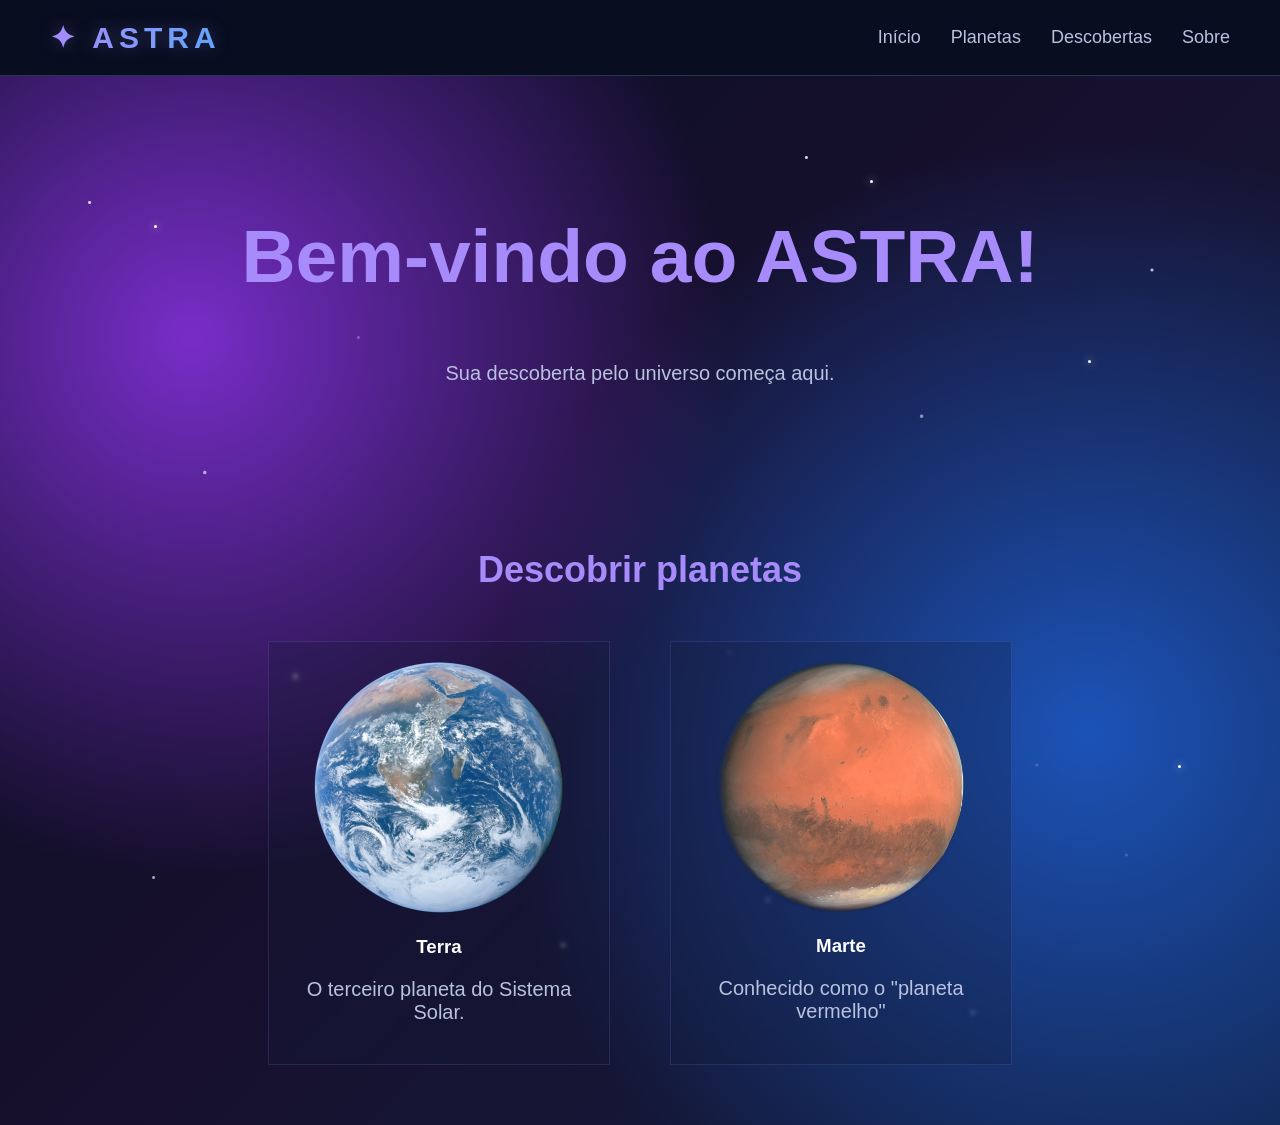
==== index.html @ ba744f1a "Base inicial" ====
<!DOCTYPE html>
<html lang="pt-BR">

<head>
    <link rel="stylesheet" href="css/style.css">
    <meta charset="UTF-8">
    <title>ASTRA | Explore o Universo</title>
</head>

<body>
    <div class="ceu">
        <span class="estrela estrela1"></span>
        <span class="estrela estrela2"></span>
        <span class="estrela estrela3"></span>
        <span class="estrela estrela4"></span>
        <span class="estrela estrela5"></span>
    </div>

    <header>
        <h2 class="logo">✦ ASTRA</h2>

        <nav>
            <a href="#inicio">Início</a>
            <a href="#planetas">Planetas</a>
            <a href="#descobertas">Descobertas</a>
            <a href="#sobre">Sobre</a>
        </nav>
    </header>

    <section class="apresentacao" id="inicio">
        <h1>Bem-vindo ao ASTRA!</h1>
        <p>Sua descoberta pelo universo começa aqui.</p>
    </section>

    <section class="planetas" id="planetas">
        <h2>Descobrir planetas</h2>

        <div class="lista-planetas">

            <div class="card-planeta">
                <img class="imagem-planeta terra" src="imagens/terra.png" alt="Planeta Terra">
                <h3>Terra</h3>
                <p>O terceiro planeta do Sistema Solar.</p>
            </div>

            <div class="card-planeta">

                <img class="imagem-planeta marte" src="imagens/marte.png" alt="Planeta Marte">

                <h3>Marte</h3>
                <p>Conhecido como o "planeta vermelho"</p>
            </div>
        </div>
    </section>


</body>

</html>
---- css/style.css ----
html {
    scroll-behavior: smooth;
}

body {
    background:
        radial-gradient(circle at 7% 18%, rgba(255, 255, 255, 0.8) 0 1px, transparent 2px),
        radial-gradient(circle at 16% 42%, rgba(255, 255, 255, 0.6) 0 1.2px, transparent 2.2px),
        radial-gradient(circle at 28% 30%, rgba(167, 139, 250, 0.5) 0 1px, transparent 2px),
        radial-gradient(circle at 34% 70%, rgba(255, 255, 255, 0.7) 0 1px, transparent 2px),
        radial-gradient(circle at 48% 22%, rgba(255, 255, 255, 0.5) 0 1.4px, transparent 2.4px),
        radial-gradient(circle at 57% 58%, rgba(167, 139, 250, 0.35) 0 1px, transparent 2px),
        radial-gradient(circle at 63% 14%, rgba(255, 255, 255, 0.8) 0 1px, transparent 2px),
        radial-gradient(circle at 72% 37%, rgba(255, 255, 255, 0.5) 0 1.2px, transparent 2.2px),
        radial-gradient(circle at 81% 68%, rgba(167, 139, 250, 0.35) 0 1px, transparent 2px),
        radial-gradient(circle at 90% 24%, rgba(255, 255, 255, 0.7) 0 1px, transparent 2px),
        radial-gradient(circle at 12% 78%, rgba(255, 255, 255, 0.6) 0 1px, transparent 2px),
        radial-gradient(circle at 25% 88%, rgba(167, 139, 250, 0.3) 0 1px, transparent 2px),
        radial-gradient(circle at 44% 84%, rgba(255, 255, 255, 0.8) 0 1.1px, transparent 2.1px),
        radial-gradient(circle at 60% 80%, rgba(255, 255, 255, 0.5) 0 1px, transparent 2px),
        radial-gradient(circle at 76% 90%, rgba(255, 255, 255, 0.7) 0 1px, transparent 2px),
        radial-gradient(circle at 88% 76%, rgba(167, 139, 250, 0.35) 0 1px, transparent 2px),
        radial-gradient(circle at 15% 30%, rgba(120, 45, 200, 1.00), transparent 40%),
        radial-gradient(circle at 85% 65%, rgba(30, 100, 220, 0.78), transparent 45%),
        linear-gradient(135deg, #080d20, #17102e, #101e3d);

    color: white;
    font-family: Arial, sans-serif;
    margin: 0;
    min-height: 100vh;
}

h1 {
    color: #a78bfa;
    text-align: center;
    font-size: 75px;
}

p {
    color: #b8c2df;
    text-align: center;
    font-size: 20px;
}

.apresentacao {
    padding: 75px 20px;
}

.planetas {
    text-align: center;
    padding: 40px 20px;
}

.planetas h2 {
    color: #a78bfa;
    font-size: 36px;
}

.card-planeta {
    background-color: rgba(20, 29, 57, 0.25);
    padding: 20px;
    max-width: 300px;
    margin: 20px 0;
    border: 1px solid rgba(167, 139, 250, 0.15);
    backdrop-filter: blur(2px);
}

.lista-planetas {
    display: flex;
    justify-content: center;
    gap: 60px;
    flex-wrap: wrap;
}

.imagem-planeta {
    width: 250px;
    max-width: 100%;
    height: auto;
    transition: transform 0.4s ease, filter 0.4s ease;
    animation: girar 30s linear infinite;
    animation-play-state: paused;
}

.imagem-planeta:hover {
    animation-play-state: running;
    transform: scale(1.2);
}

.terra:hover {
    filter: drop-shadow(0 0 30px rgba(89, 253, 133, 0.35));
}

.marte:hover {
    filter: drop-shadow(0 0 30px rgba(255, 55, 0, 0.35));
}

@keyframes girar {
    from {
        rotate: 0deg;
    }

    to {
        rotate: 360deg;
    }
}

header {
    display: flex;
    justify-content: space-between;
    align-items: center;
    padding: 20px 50px;
    border-bottom: 1px solid #293451;

    position: sticky;
    top: 0;
    z-index: 10;
    background-color: #080d20;
}

.logo {
   font-size: 30px;
   margin: 0;
   letter-spacing: 5px;
   background: linear-gradient(90deg, #a78bfa, #60a5fa);
   background-clip: text;
   color: transparent;
   filter: drop-shadow(0 0 8px rgba(167, 139, 250, 0.3));
}

nav {
    display: flex;
    gap: 30px;
}

nav a {
    color: #b8c2df;
    text-decoration: none;
    font-size: 18px;
    transition: color 0.4s ease, filter 0.4s ease;
}

nav a:hover {
    color: #a78bfa;
    filter: drop-shadow(0 0 8px rgb(167, 139, 250, 0.6));
}

.ceu {
    position: fixed;
    inset: 0;
    pointer-events: none;
}

.estrela {
    position: absolute;
    width: 3px;
    height: 3px;
    background-color: white;
    border-radius: 50%;
    box-shadow: 0 0 8px #ffffff;
    animation: pulsar 5s ease-in-out infinite;
}

.estrela1 {
    top: 25%;
    left: 12%;
    animation-delay: 0s;
}

.estrela2 {
    top: 40%;
    left: 85%;
    animation-delay: 2s;
}

.estrela3 {
    top: 75%;
    left: 23%;
    animation-delay: 1s;
}

.estrela4 {
    top: 20%;
    left: 68%;
    animation-delay: 3s;
}

.estrela5 {
    top: 85%;
    left: 92%;
    animation-delay: 4s;
}

@keyframes pulsar {
    0%, 100% {
        opacity: 0.2;
    }
    50% {
        opacity: 0.9;
    }
}
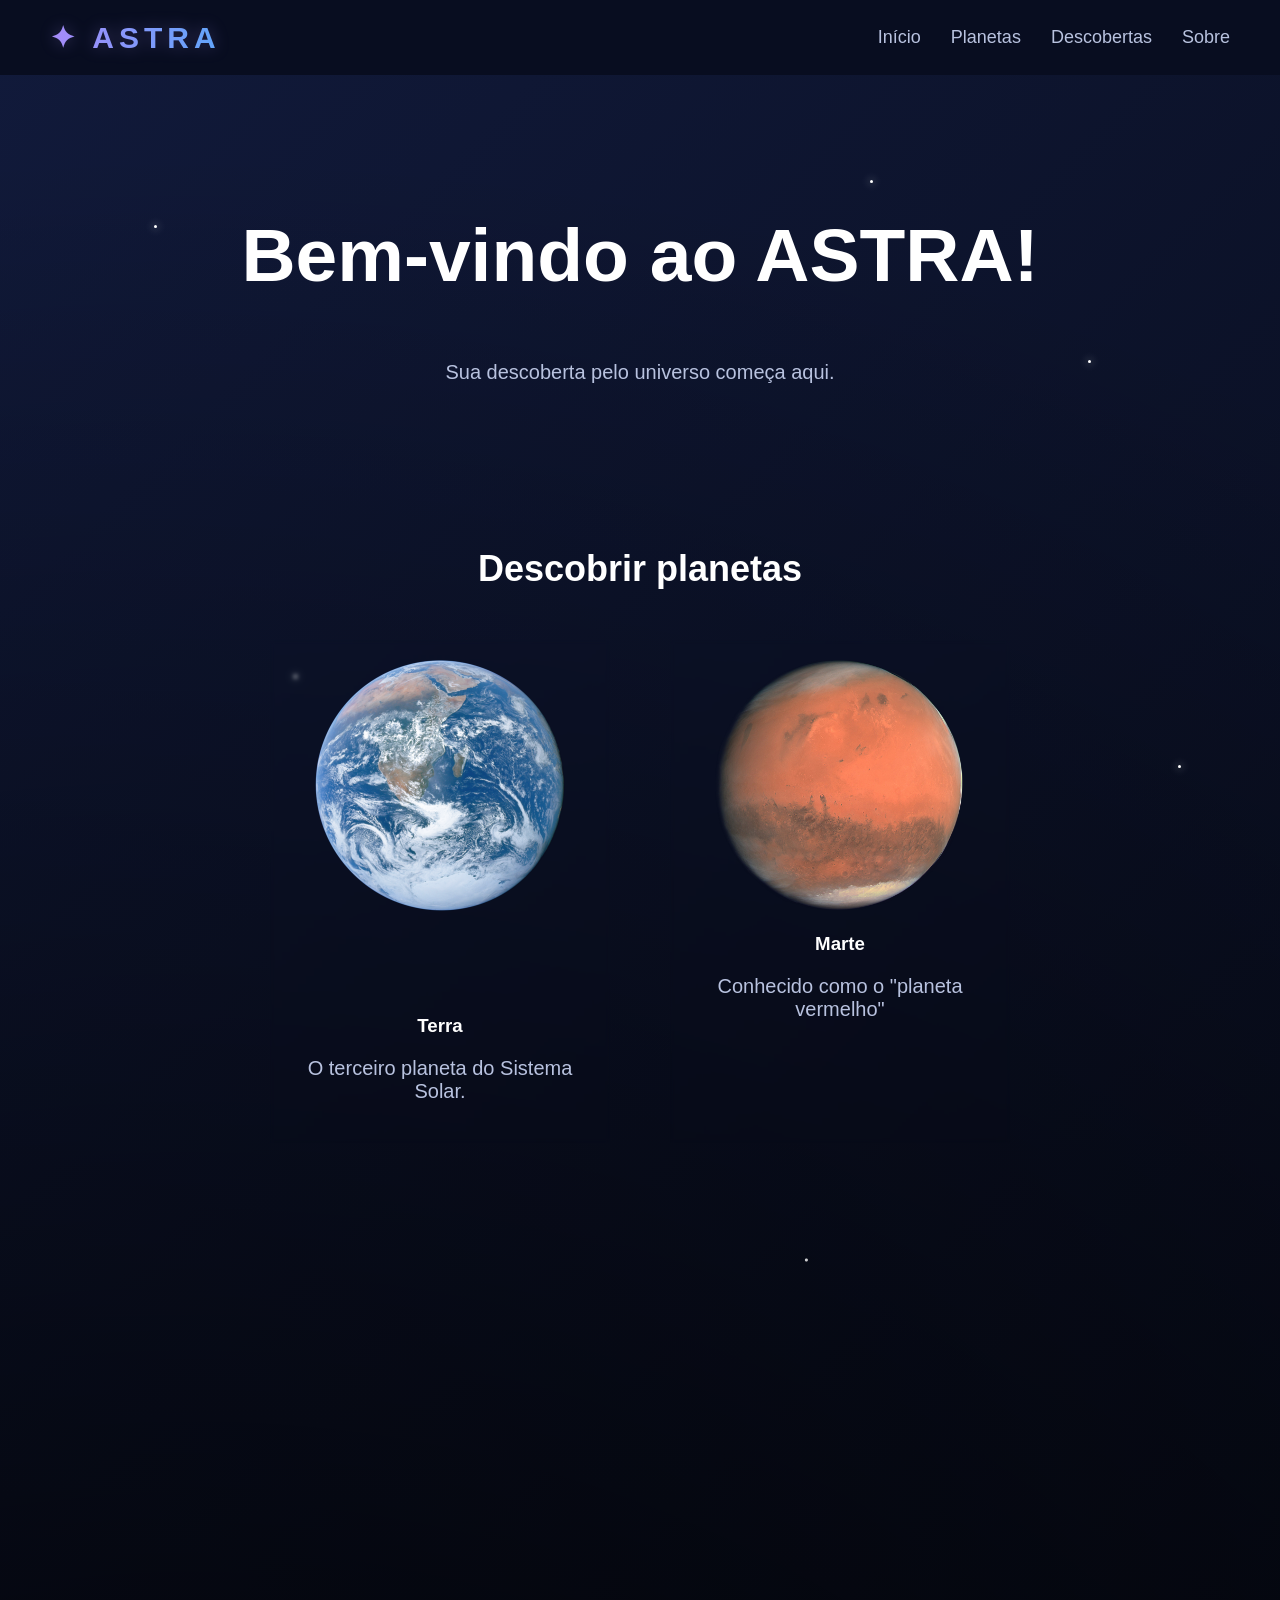
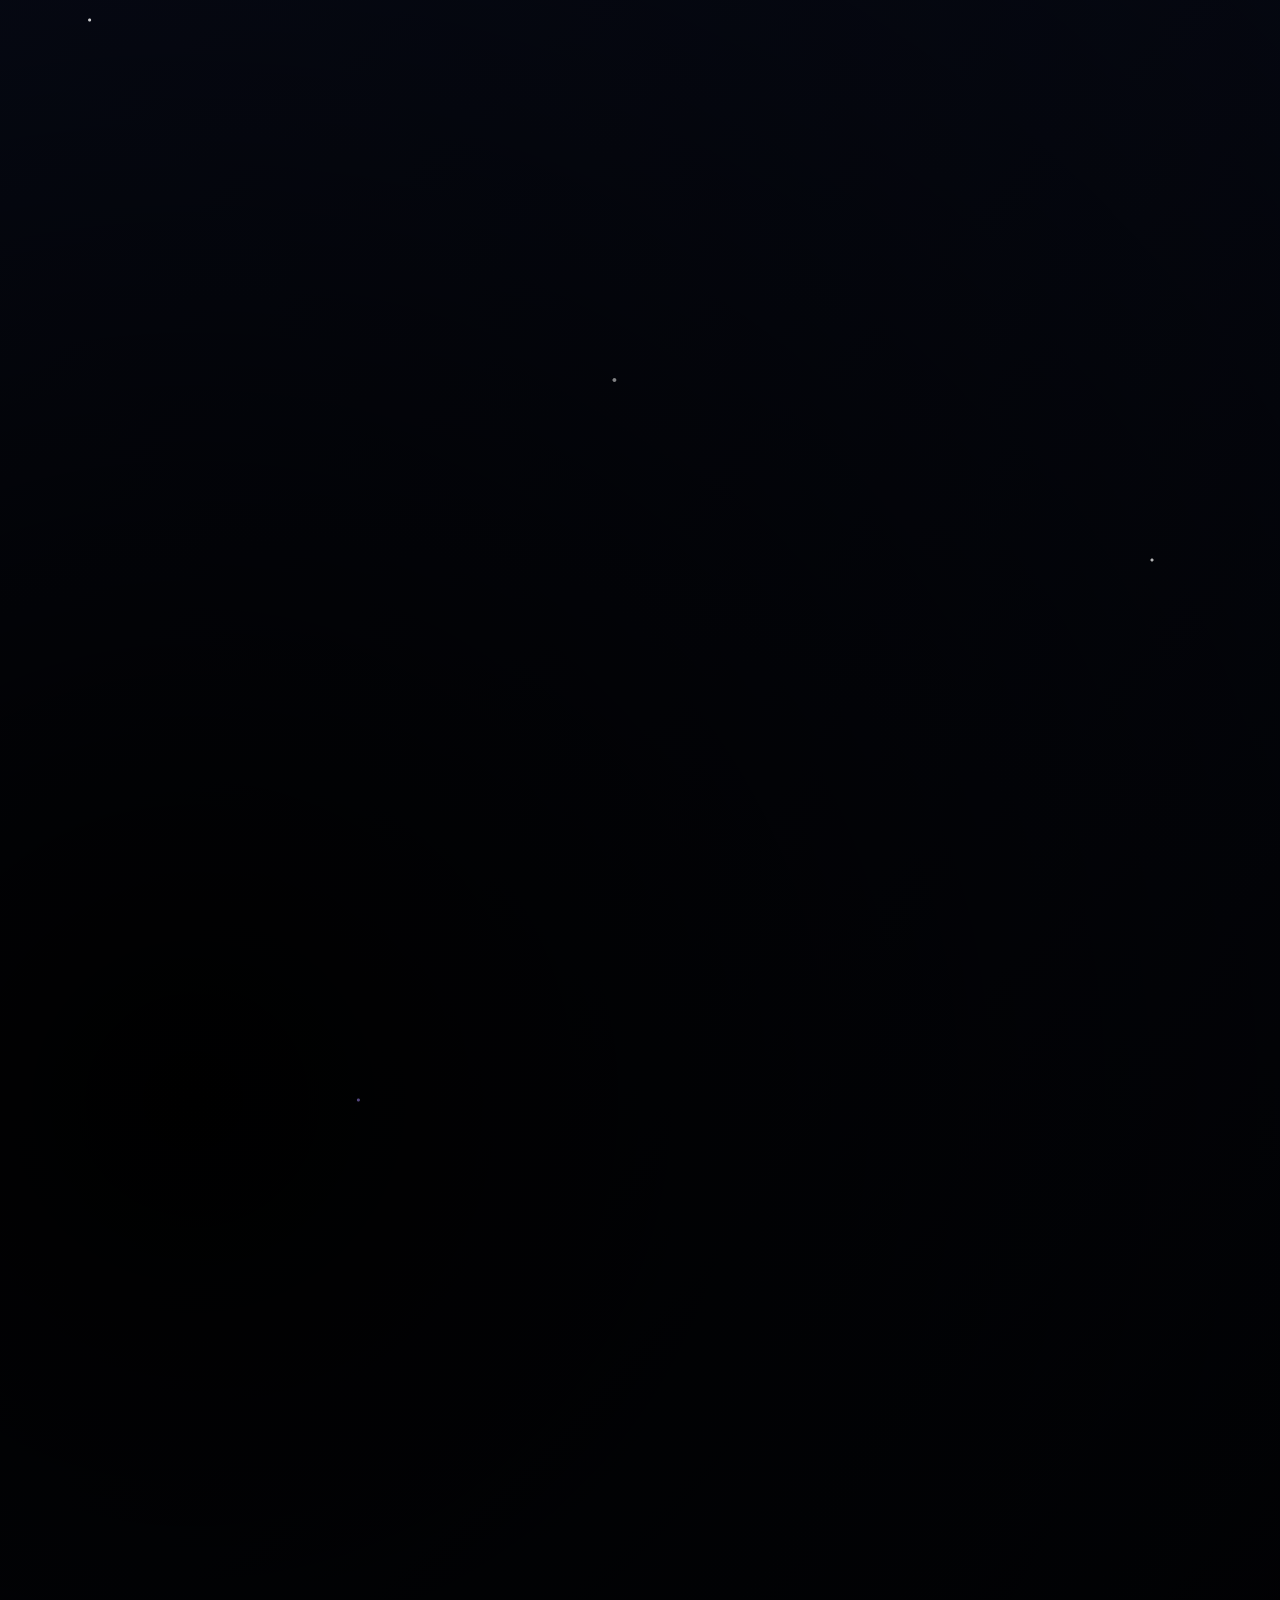
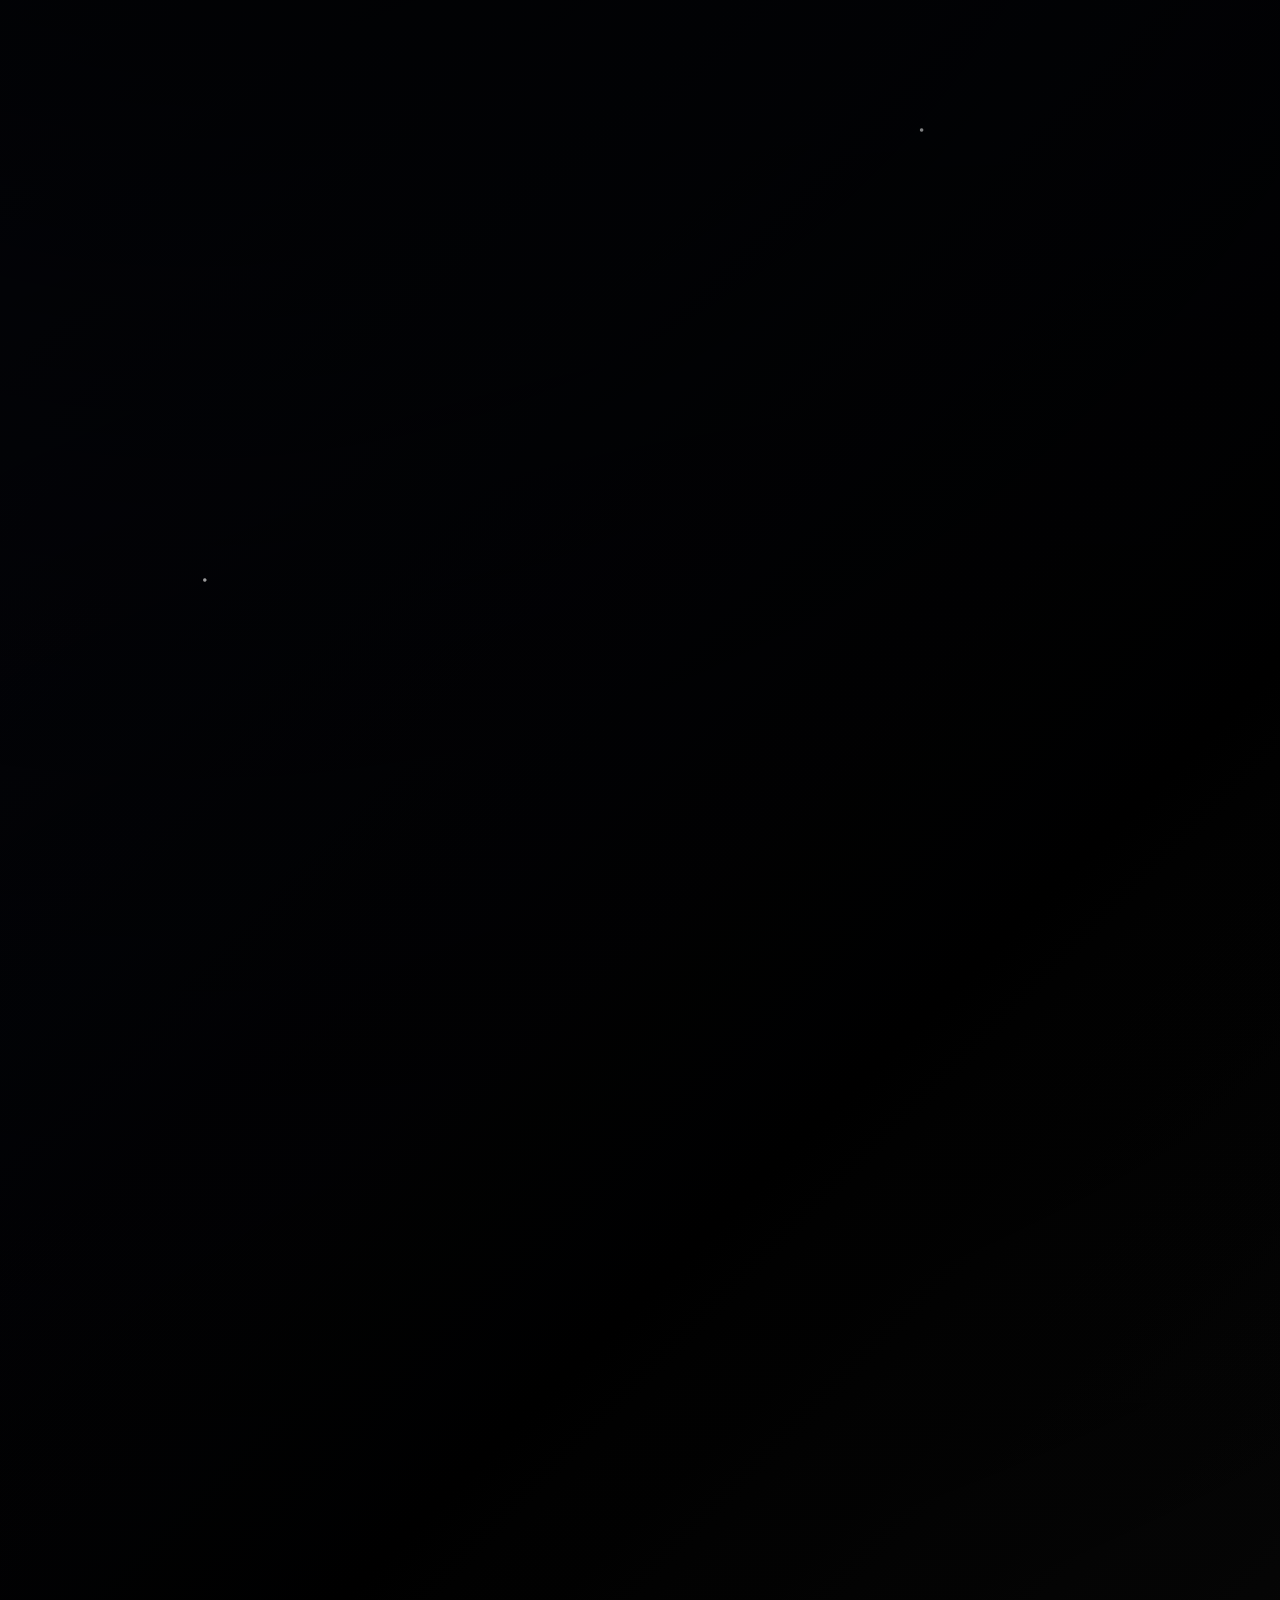
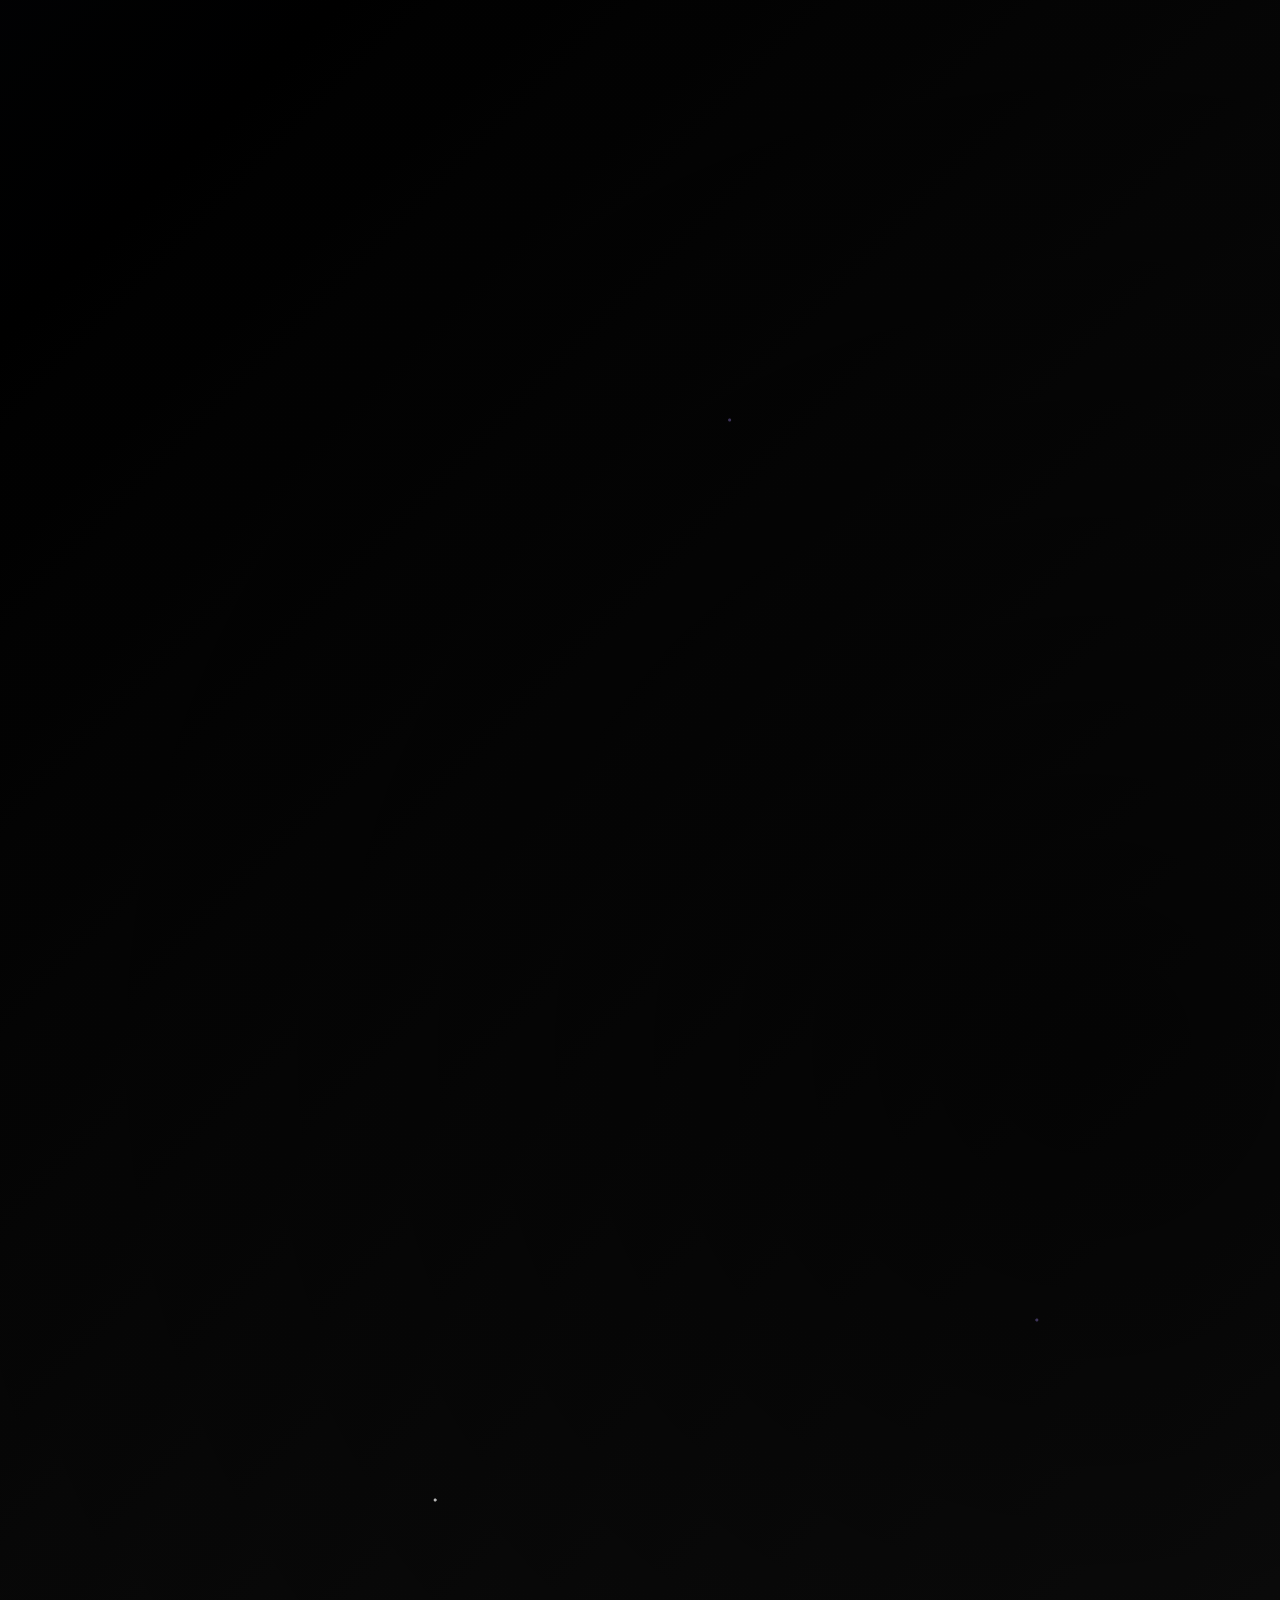
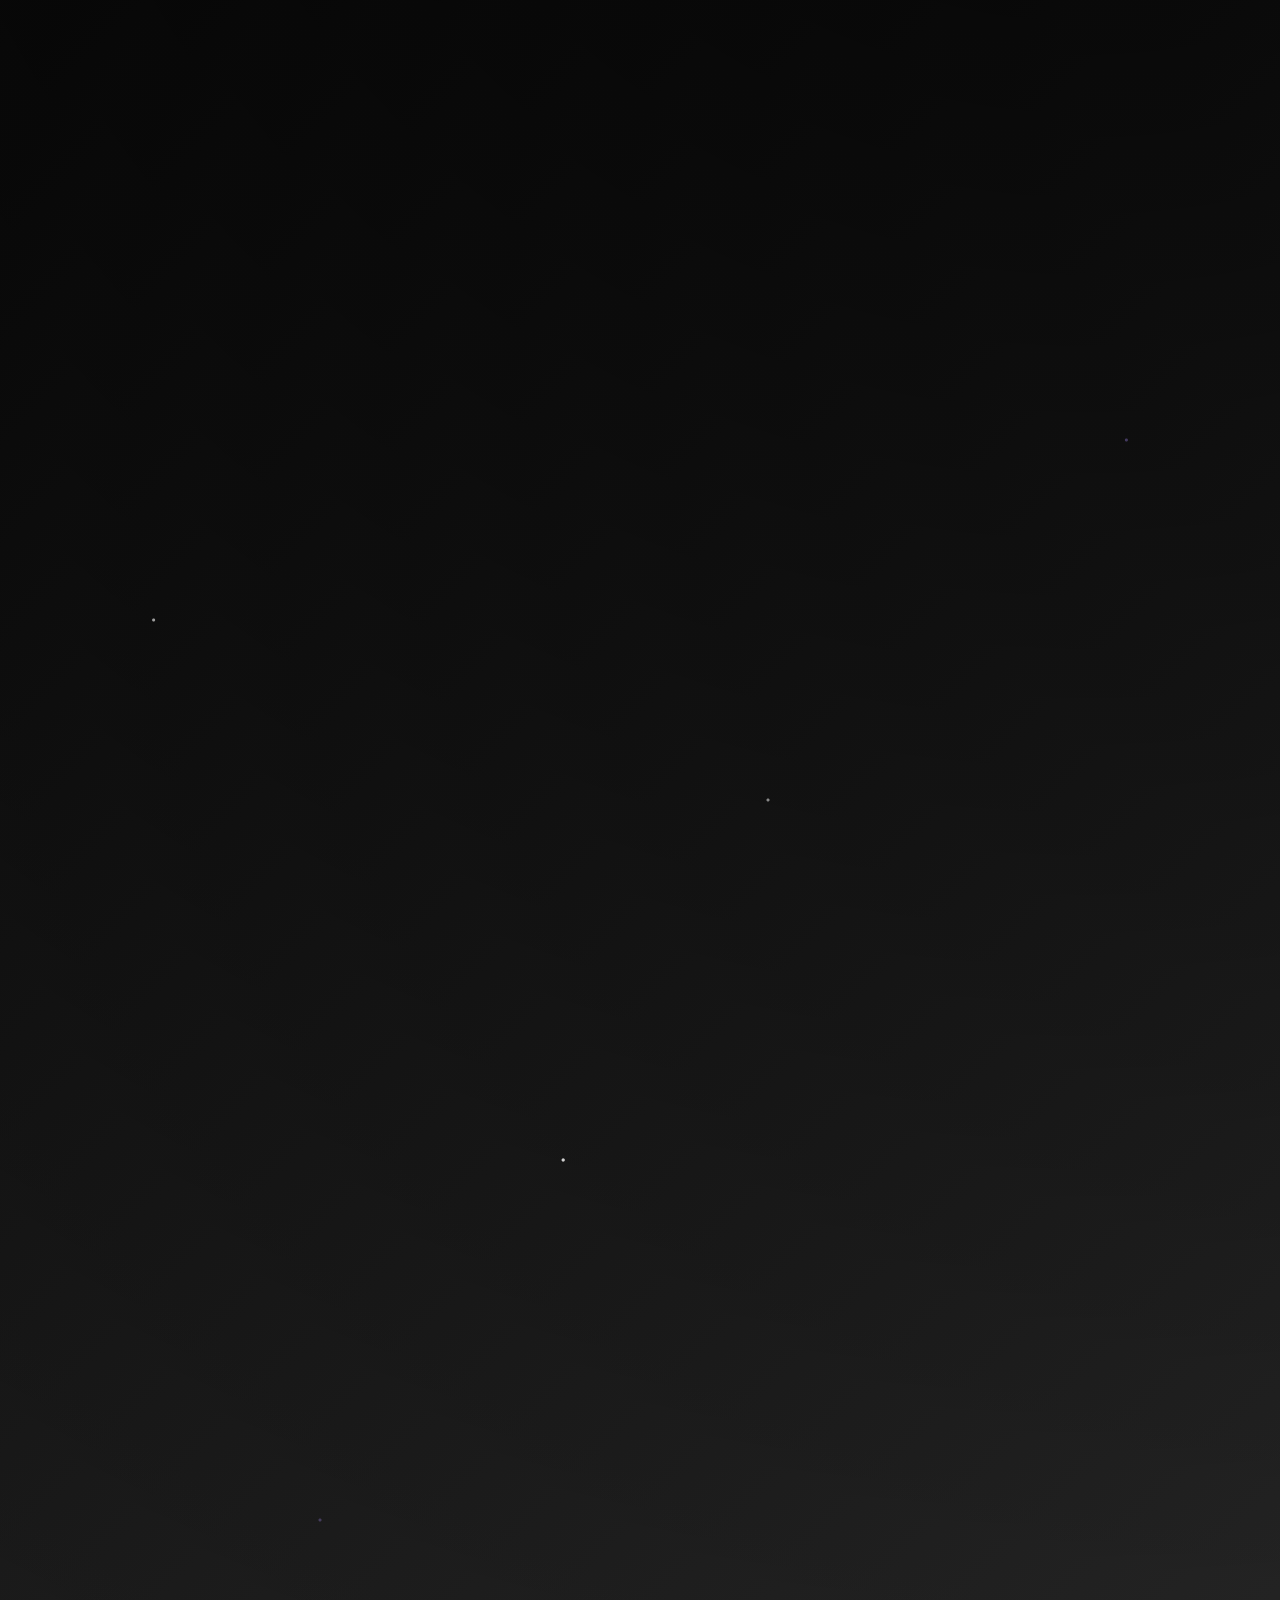
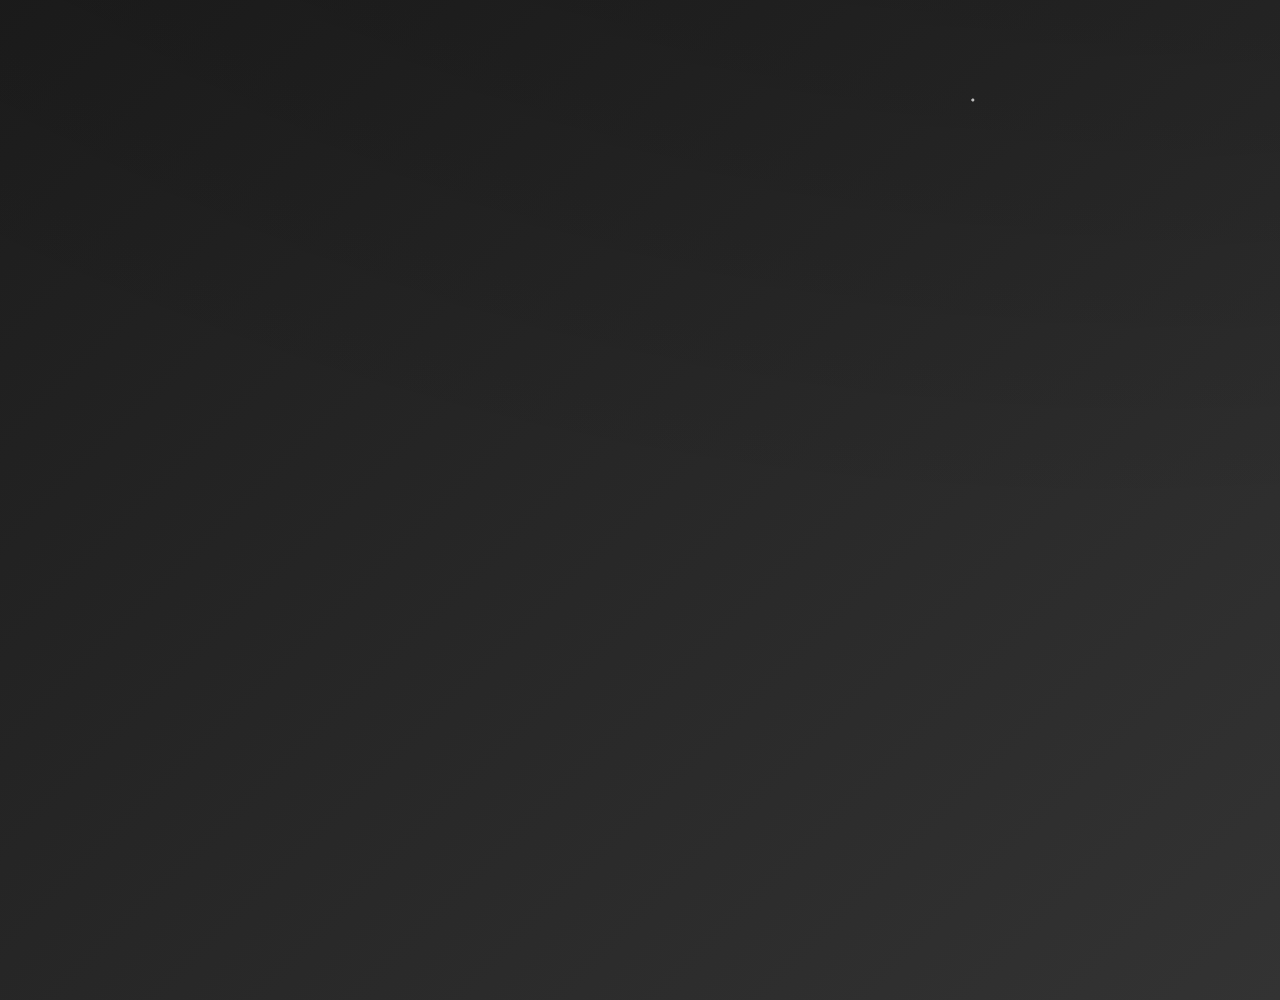
==== commit fd372b41: "Primeiras alterações de design" ====
--- a/index.html
+++ b/index.html
@@ -37,11 +37,16 @@
 
         <div class="lista-planetas">
 
-            <div class="card-planeta">
-                <img class="imagem-planeta terra" src="imagens/terra.png" alt="Planeta Terra">
-                <h3>Terra</h3>
-                <p>O terceiro planeta do Sistema Solar.</p>
-            </div>
+            <a href="./planet-detail.html">
+                <div class="card-planeta">
+                    <img class="imagem-planeta terra" src="imagens/terra.png" alt="Planeta Terra">
+                    <div class="desc-planeta">
+
+                    </div>
+                    <h3>Terra</h3>
+                    <p>O terceiro planeta do Sistema Solar.</p>
+                </div>
+            </a>
 
             <div class="card-planeta">
 
--- a/css/style.css
+++ b/css/style.css
@@ -20,18 +20,23 @@
         radial-gradient(circle at 60% 80%, rgba(255, 255, 255, 0.5) 0 1px, transparent 2px),
         radial-gradient(circle at 76% 90%, rgba(255, 255, 255, 0.7) 0 1px, transparent 2px),
         radial-gradient(circle at 88% 76%, rgba(167, 139, 250, 0.35) 0 1px, transparent 2px),
-        radial-gradient(circle at 15% 30%, rgba(120, 45, 200, 1.00), transparent 40%),
-        radial-gradient(circle at 85% 65%, rgba(30, 100, 220, 0.78), transparent 45%),
-        linear-gradient(135deg, #080d20, #17102e, #101e3d);
+        radial-gradient(circle at 15% 30%, rgb(0, 0, 0), transparent 40%),
+        radial-gradient(circle at 85% 65%, rgba(0, 0, 0, 0.78), transparent 45%),
+        linear-gradient(135deg, #111a3b, #000000, rgb(51, 51, 51));
 
     color: white;
     font-family: Arial, sans-serif;
     margin: 0;
-    min-height: 100vh;
+    min-height: 1000vh;
+}
+
+body a{
+    text-decoration: none;
+    color: currentColor;
 }
 
 h1 {
-    color: #a78bfa;
+    color: #ffffff;
     text-align: center;
     font-size: 75px;
 }
@@ -52,17 +57,16 @@
 }
 
 .planetas h2 {
-    color: #a78bfa;
+    color: #ffffff;
     font-size: 36px;
 }
 
 .card-planeta {
-    background-color: rgba(20, 29, 57, 0.25);
     padding: 20px;
     max-width: 300px;
     margin: 20px 0;
-    border: 1px solid rgba(167, 139, 250, 0.15);
     backdrop-filter: blur(2px);
+    transition: 300ms;
 }
 
 .lista-planetas {
@@ -86,31 +90,22 @@
     transform: scale(1.2);
 }
 
-.terra:hover {
+/* .terra:hover {
     filter: drop-shadow(0 0 30px rgba(89, 253, 133, 0.35));
 }
 
 .marte:hover {
     filter: drop-shadow(0 0 30px rgba(255, 55, 0, 0.35));
-}
-
-@keyframes girar {
-    from {
-        rotate: 0deg;
-    }
-
-    to {
-        rotate: 360deg;
-    }
-}
+} */
+
+
 
 header {
     display: flex;
     justify-content: space-between;
     align-items: center;
     padding: 20px 50px;
-    border-bottom: 1px solid #293451;
-
+    
     position: sticky;
     top: 0;
     z-index: 10;
@@ -118,13 +113,13 @@
 }
 
 .logo {
-   font-size: 30px;
-   margin: 0;
-   letter-spacing: 5px;
-   background: linear-gradient(90deg, #a78bfa, #60a5fa);
-   background-clip: text;
-   color: transparent;
-   filter: drop-shadow(0 0 8px rgba(167, 139, 250, 0.3));
+    font-size: 30px;
+    margin: 0;
+    letter-spacing: 5px;
+    background: linear-gradient(90deg, #a78bfa, #60a5fa);
+    background-clip: text;
+    color: transparent;
+    filter: drop-shadow(0 0 8px rgba(167, 139, 250, 0.3));
 }
 
 nav {
@@ -190,6 +185,26 @@
     animation-delay: 4s;
 }
 
+.imagem-planeta-detail{
+    margin-left: -250px;
+    height: 900px;
+    animation: girar 120s linear infinite;
+    animation-play-state: running;
+}
+
+.main-detail{
+    display: flex;
+    flex-direction: row;
+    align-items: center;
+}
+
+.desc-planeta{
+    margin: 50px;
+    display: flex;
+    flex-direction: column;
+    align-items: start;
+}
+
 @keyframes pulsar {
     0%, 100% {
         opacity: 0.2;
@@ -197,4 +212,14 @@
     50% {
         opacity: 0.9;
     }
+}
+
+@keyframes girar {
+    from {
+        rotate: 0deg;
+    }
+
+    to {
+        rotate: 360deg;
+    }
 }
